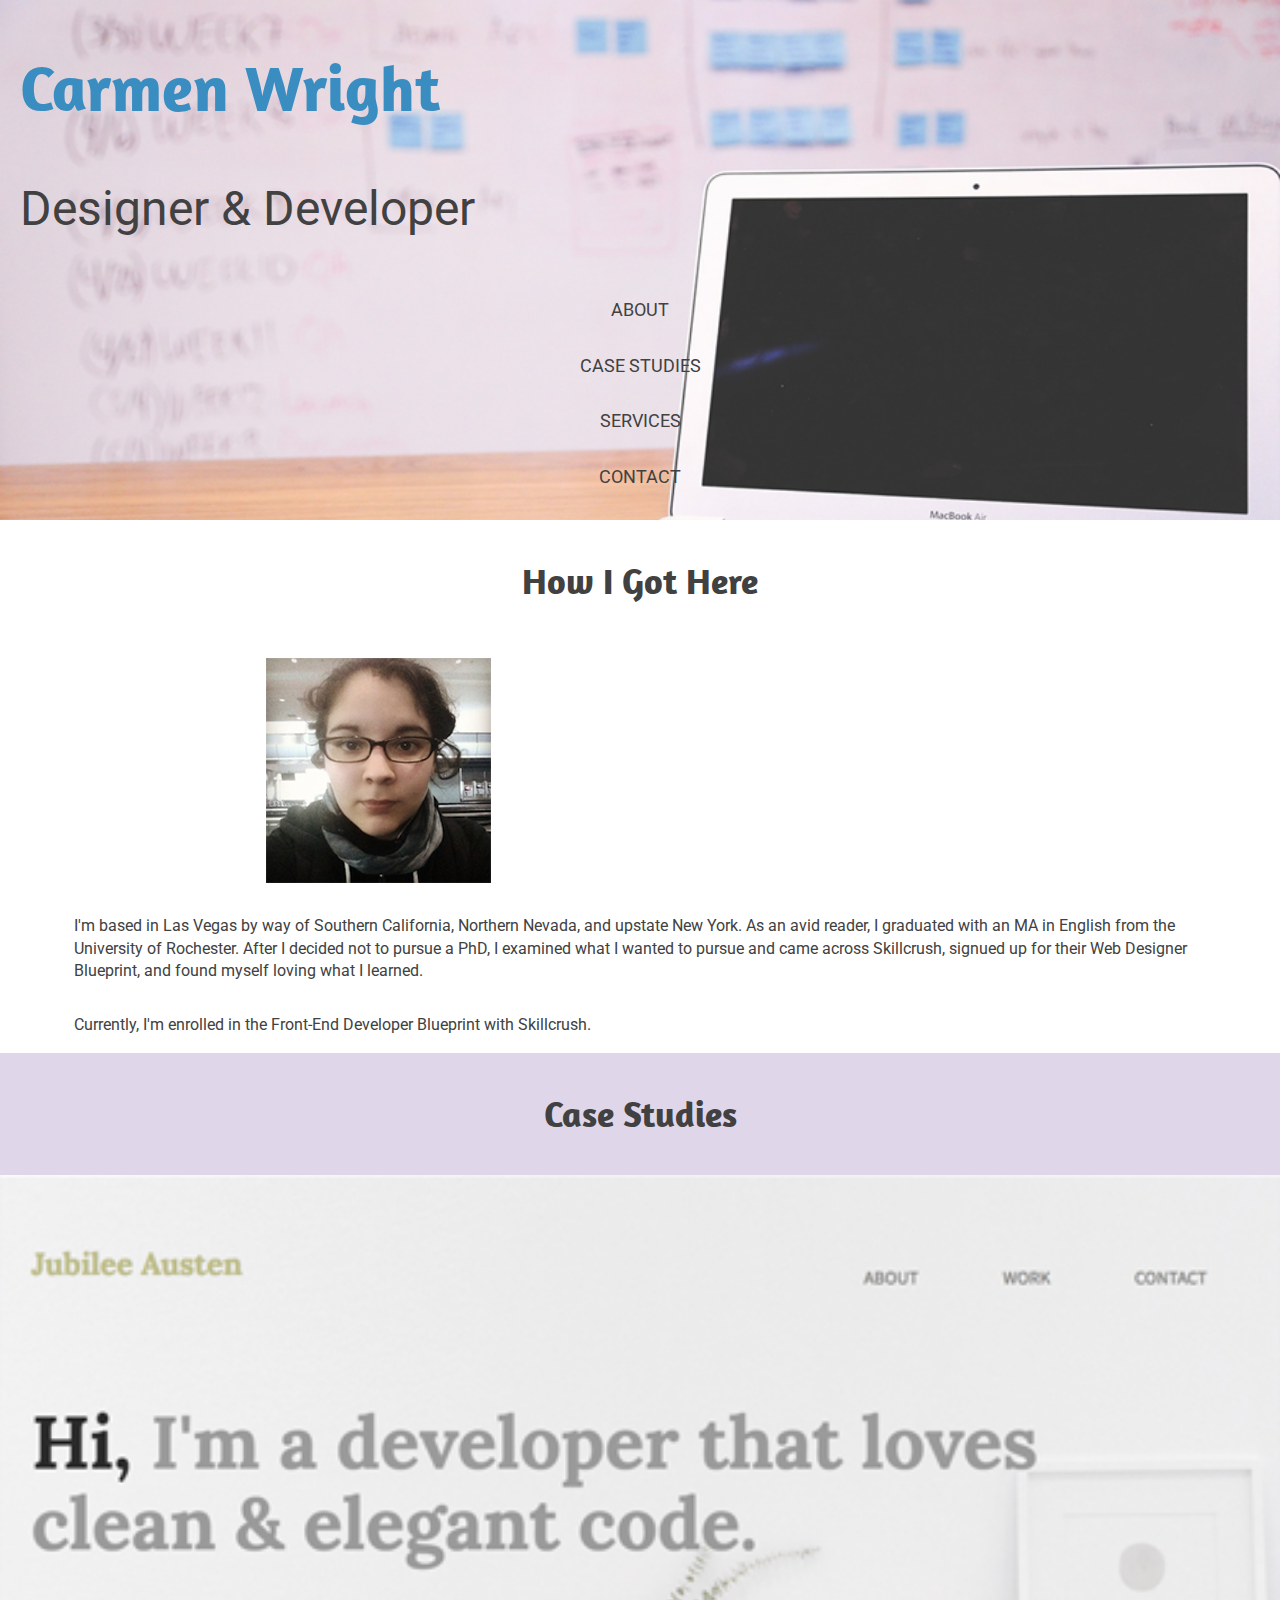
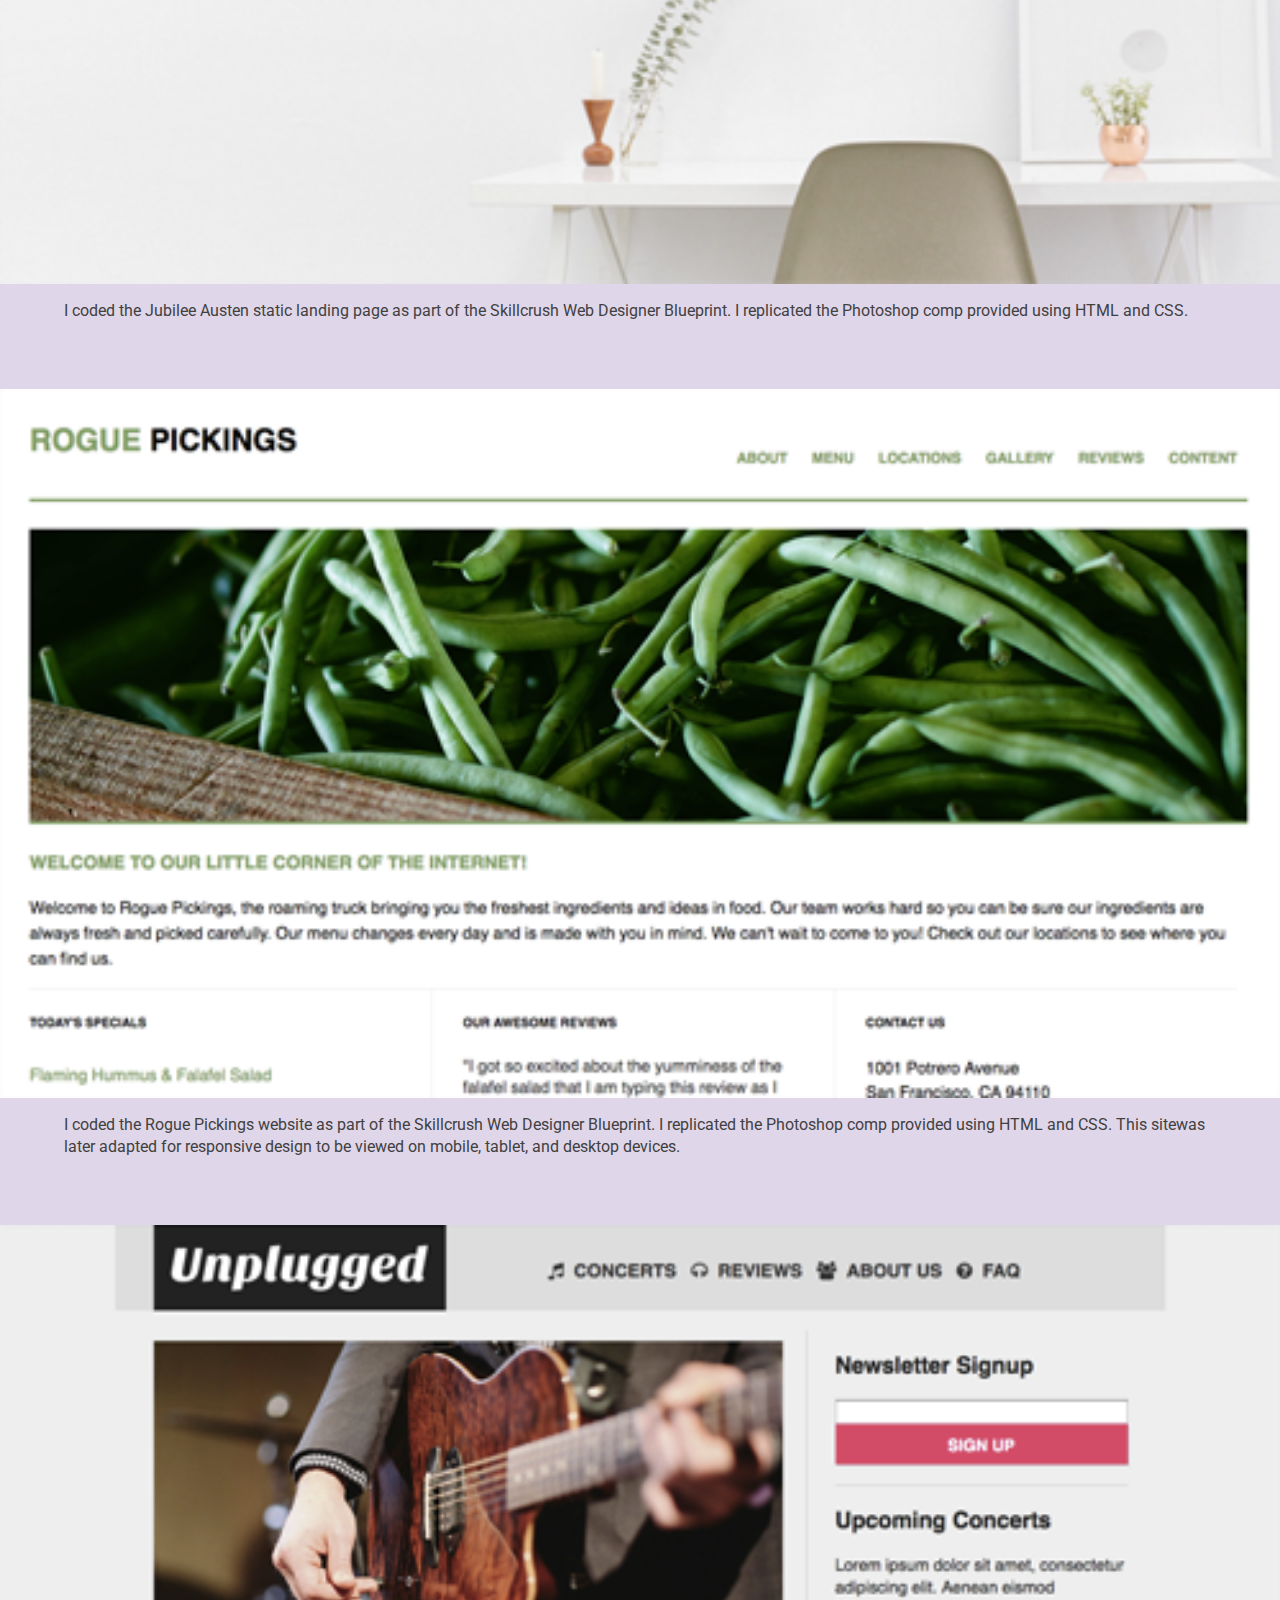
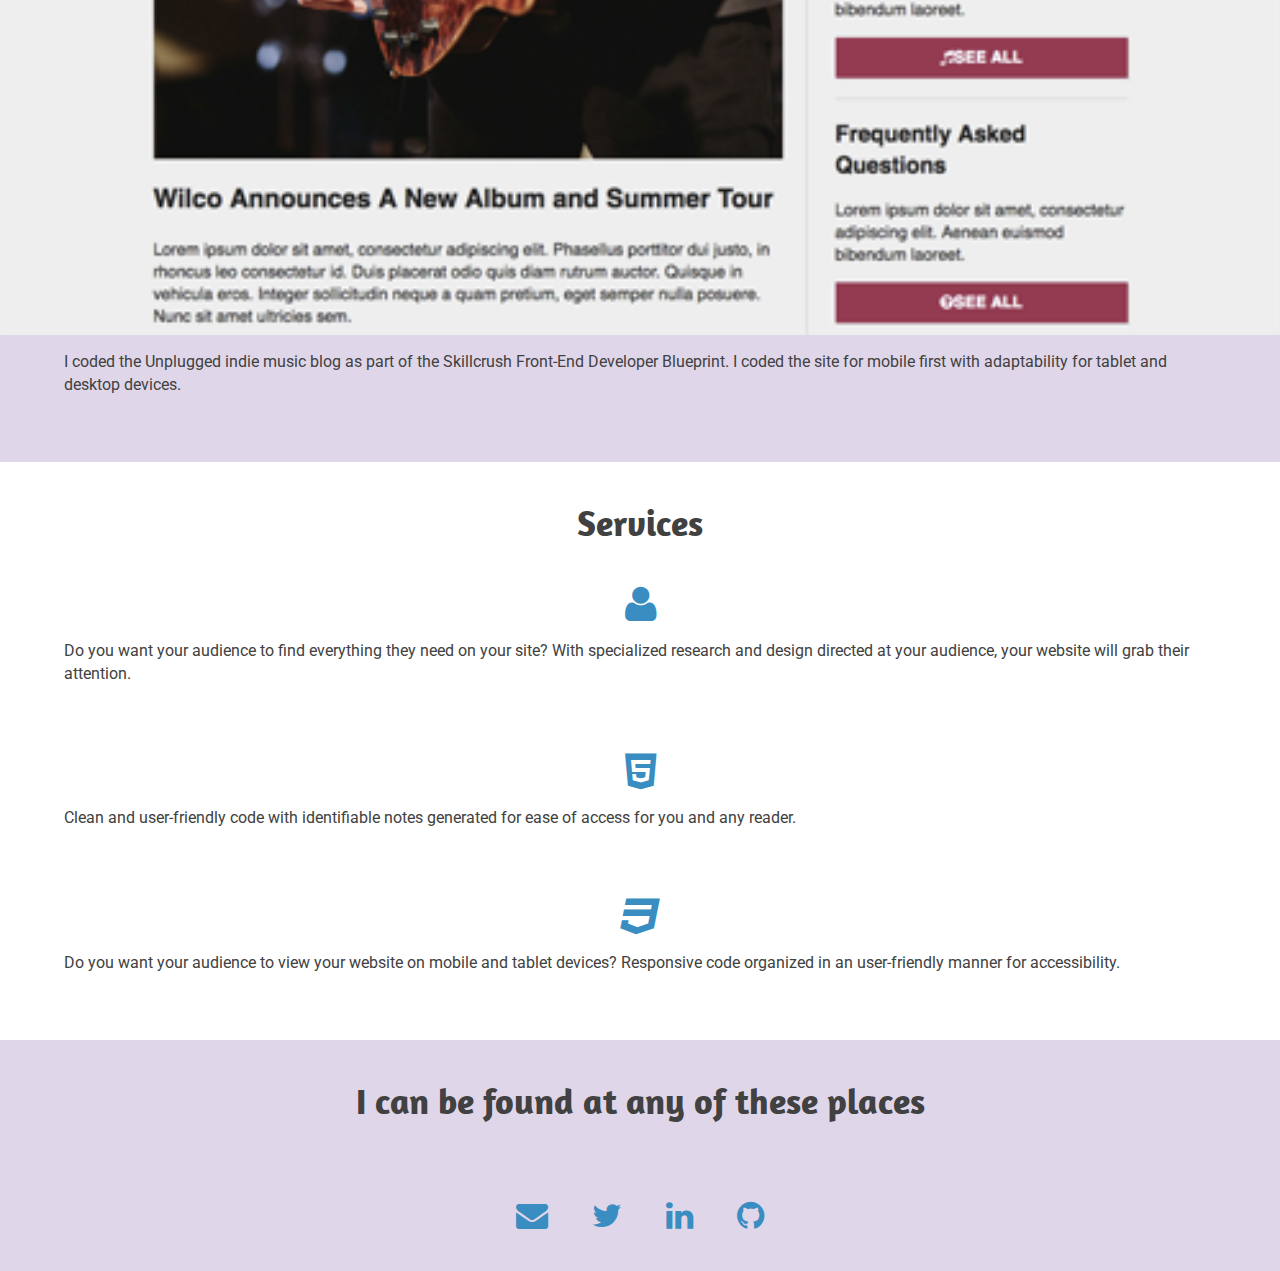
==== index.html @ f692f1a3 "first commit for portfolio site" ====
<!doctype html>
<html class="no-js" lang="">
    <head>
        <meta charset="utf-8">
        <meta http-equiv="x-ua-compatible" content="ie=edge">
        <title>Carmen Wright</title>
        <meta name="description" content="">
        <meta name="viewport" content="width=device-width, initial-scale=1">

        <link rel="apple-touch-icon" href="apple-touch-icon.png">
        <!-- Place favicon.ico in the root directory -->

        <link rel="stylesheet" href="css/normalize.css">
        <link rel="stylesheet" href="css/main.css">
        <link rel="stylesheet" href="css/font-awesome.css">
        <link rel="stylesheet" href="css/font-awesome.min.css">
        <script src="js/vendor/modernizr-2.8.3.min.js"></script>
        
        <!--FONTS-->
        <link href="https://fonts.googleapis.com/css?family=Amaranth:400,700" rel="stylesheet">
        <link href="https://fonts.googleapis.com/css?family=Roboto:400,700" rel="stylesheet">
    </head>
    <body>
        <!--[if lt IE 8]>
            <p class="browserupgrade">You are using an <strong>outdated</strong> browser. Please <a href="http://browsehappy.com/">upgrade your browser</a> to improve your experience.</p>
        <![endif]-->

        <!-- Add your site or application content here -->
<div class="wrapper">  
        <header class="header">
                <div class="name">
                    <h1 class="name-title">Carmen Wright</h1>
                    <h2 class="name-tagline">Designer & Developer</h2>
                </div>
                <nav class="nav">
                    <ul>
                        <li><a href="#about">About</a></li>
                        <li><a href="#case-studies">Case Studies</a></li>
                        <li><a href="#services">Services</a></li>
                        <li><a href="#contact">Contact</a></li>
                    </ul>
                </nav>
        </header>
        
    <main class="main">
            <section class="about">
                <h3 class="about-title">How I Got Here</h3>
                <figure class="about-img">
                    <img src="img/headshot.png" alt="Carmen Wright" />
                </figure>
                <p class="about-info">I'm based in Las Vegas by way of Southern California, Northern Nevada, and upstate New York. As an avid reader, I graduated with an MA in English from the University of Rochester. After I decided not to pursue a PhD, I examined what I wanted to pursue and came across Skillcrush, signued up for their Web Designer Blueprint, and found myself loving what I learned.</p>
                <p class="about-info">Currently, I'm enrolled in the Front-End Developer Blueprint with Skillcrush.</p>
            </section>
            
            <section class="case-studies">
                <h3 class="case-studies-title">Case Studies</h3>
                <div class="case-studies-img">
                    <a href="jubilee-austen/index.html" target="_blank"><img src="img/jubilee-austen-test-site.png" alt="Jubilee Austen test site" class="jubilee-site" /></a>
                </div>
                <p class="case-studies-info">I coded the Jubilee Austen static landing page as part of the Skillcrush Web Designer Blueprint. I replicated the Photoshop comp provided using HTML and CSS.</p>
                <div class="case-studies-img">
                    <a href="rogue-pickings/index.html" target="_blank"><img src="img/rogue-pickings-test-site.png" alt="Rogue Pickings test site" class="rogue-pickings-site" /></a>
                </div>
                <p class="case-studies-info">I coded the Rogue Pickings website as part of the Skillcrush Web Designer Blueprint. I replicated the Photoshop comp provided using HTML and CSS. This sitewas later adapted for responsive design to be viewed on mobile, tablet, and desktop devices.</p>
                <div class="case-studies-img">
                    <a href="unplugged/index.html" target="_blank"><img src="img/unplugged-test-site.png" alt="Unplugged test site" class="unplugged-site" /></a>
                </div>
                <p class="case-studies-info">I coded the Unplugged indie music blog as part of the Skillcrush Front-End Developer Blueprint. I coded the site for mobile first with adaptability for tablet and desktop devices.</p>
            </section>
            
            <section class="services">
                <h3 class="services-title">Services</h3>
                <i class="fa fa-user"></i>
                <p class="user-info">Do you want your audience to find everything they need on your site? With specialized research and design directed at your audience, your website will grab their attention.</p>
                <i class="fa fa-html5"></i>
                <p class="html-info">Clean and user-friendly code with identifiable notes generated for ease of access for you and any reader.</p>
                <i class="fa fa-css3"></i>
                <p class="css-info">Do you want your audience to view your website on mobile and tablet devices? Responsive code organized in an user-friendly manner for accessibility.</p>
            </section>
            
            <footer class="contact">
                <h3 class="contact-title">I can be found at any of these places</h3>
                <figure class="contact-img">
                    <ul>
                        <li><a href="mailto:hello@carmenwright.xyz"><i class="fa fa-envelope"></i></a></li>
                        <li><a href="http://www.twitter.com/estivaldawn"><i class="fa fa-twitter"></i></a></li>
                        <li><a href="https://www.linkedin.com/in/carmengwright"><i class="fa fa-linkedin"></i></a></li>
                        <li><a href="https://github.com/carmenwright"><i class="fa fa-github"></i></a></li>
                    </ul>
                </figure>
            </footer>
        </main>
</div>

        <script src="https://code.jquery.com/jquery-1.12.0.min.js"></script>
        <script>window.jQuery || document.write('<script src="js/vendor/jquery-1.12.0.min.js"><\/script>')</script>
        <script src="js/plugins.js"></script>
        <script src="js/main.js"></script>

        <!-- Google Analytics: change UA-XXXXX-X to be your site's ID. -->
        <script>
            (function(b,o,i,l,e,r){b.GoogleAnalyticsObject=l;b[l]||(b[l]=
            function(){(b[l].q=b[l].q||[]).push(arguments)});b[l].l=+new Date;
            e=o.createElement(i);r=o.getElementsByTagName(i)[0];
            e.src='https://www.google-analytics.com/analytics.js';
            r.parentNode.insertBefore(e,r)}(window,document,'script','ga'));
            ga('create','UA-XXXXX-X','auto');ga('send','pageview');
        </script>
    </body>
</html>
---- css/main.css ----
/*! HTML5 Boilerplate v5.3.0 | MIT License | https://html5boilerplate.com/ */

/*
 * What follows is the result of much research on cross-browser styling.
 * Credit left inline and big thanks to Nicolas Gallagher, Jonathan Neal,
 * Kroc Camen, and the H5BP dev community and team.
 */

/* ==========================================================================
   Base styles: opinionated defaults
   ========================================================================== */

html {
    color: #222;
    font-size: 16px;
    line-height: 1.4;
}

/*
 * Remove text-shadow in selection highlight:
 * https://twitter.com/miketaylr/status/12228805301
 *
 * These selection rule sets have to be separate.
 * Customize the background color to match your design.
 */

::-moz-selection {
    background: #b3d4fc;
    text-shadow: none;
}

::selection {
    background: #b3d4fc;
    text-shadow: none;
}

/*
 * A better looking default horizontal rule
 */

hr {
    display: block;
    height: 1px;
    border: 0;
    border-top: 1px solid #ccc;
    margin: 1em 0;
    padding: 0;
}

/*
 * Remove the gap between audio, canvas, iframes,
 * images, videos and the bottom of their containers:
 * https://github.com/h5bp/html5-boilerplate/issues/440
 */

audio,
canvas,
iframe,
img,
svg,
video {
    vertical-align: middle;
}

/*
 * Remove default fieldset styles.
 */

fieldset {
    border: 0;
    margin: 0;
    padding: 0;
}

/*
 * Allow only vertical resizing of textareas.
 */

textarea {
    resize: vertical;
}

/* ==========================================================================
   Browser Upgrade Prompt
   ========================================================================== */

.browserupgrade {
    margin: 0.2em 0;
    background: #ccc;
    color: #000;
    padding: 0.2em 0;
}

/* ==========================================================================
   Author's custom styles
   ========================================================================== */

/*COLORS-------------------------
DARK GREY: #414141 (text)
DARK BLUE: #398dc1 (header text)
LAVENDER: #e0d6ea (background)
ICE BLUE: #d932f2 (background)
-------------------------------*/

body, html {
    font-family: 'Roboto', sans-serif;
    font-size: 16px;
    color: #414141;
}

.wrapper  {
    display: -webkit-box;
    display: -moz-box;
    display: -ms-flexbox;
    display: -webkit-flex;
    display: flex;
    -webkit-flex-flow: row wrap;
    flex-flow: row wrap;
    max-width: 100%;
}

h1, h3, h4 {
    font-family: 'Amaranth', sans-serif;
    font-weight: 700;
}

h1 {
    font-size: 4em;
    color: #398dc1;
    padding-left: 20px;
}

h2 {
    font-family: 'Roboto', sans-serif;
    font-size: 3em;
    font-weight: 400;
    padding-left: 20px;
}

h3 {
    font-size: 2.25em;
    color: #414141;
    text-align: center;
}

p {
    font-size: 1em;
    color: #414141;
    width: 100%;
    -webkit-flex-flow: row wrap;
}

/*HEADER*****************/
header {
    background-image: url('../img/hero.png');
    width: 100%;
    max-width: 100%;
    height: auto;
    background-size: cover;
    overflow: hidden;
    position: relative;
    background-repeat: no-repeat;
}

nav {
    width: 100%;
}

nav ul {
    list-style: none;
    padding: 0;
}

    nav ul li {
        text-align: center;
        padding: 15px 0;
    }

        nav ul li a {
            font-size: 1.125em;
            text-transform: uppercase;
            color: #414141;
            text-decoration: none;
        }

/*MAIN CONTENT**************/
.about, .case-studies, .services, .contact {
    display: flex;
    display: -webkit-box;
    display: -moz-box;
    display: -ms-flexbox;
    display: -webkit-flex;
    display: flex;
    -webkit-flex-flow: row wrap;
    flex-flow: column;
}

/*ABOUT********************/
.about {
    align-items: center;
    width: 100%;
}

.about-title {
}

.about-img {
    width: 58.5%;
    align-items: center;
}

.about-info {
    width: 90%;
    padding-left: 20px;
}

/*CASE STUDIES************/
.case-studies {
    align-items: center;
    flex-flow: column wrap;
    background-color: #e0d6ea;
}

.case-studies-title {
}

.case-studies-img {
    display: inline-block;
    background-size: cover;
    background-repeat: no-repeat;
    background-position: center;
    float: left;
    width: 100%;
    overflow: hidden;
}

.jubilee-site {
    width: 100%;
}

.rogue-pickings-site {
    width: 100%;
}

.unplugged-site {
    width: 100%;
}

.case-studies-info {
    width: 90%;
    padding-bottom: 50px;
}

/*SERVICES****************/
.services {
    align-items: center;
    width: 100%;
}

.services i {
    font-size: 2.5em;
    color: #398dc1;
}

.user-info, .html-info, .css-info {
    align-items: left;
    width: 90%;
    padding-bottom: 50px
}


/*CONTACT*****************/
.contact {
    background-color: #e0d6ea;
    align-items: center;
}

.contact-title {
    width: 90%;
}

.contact ul {
    list-style: none;
    padding: 0;
}

.contact ul li {
    display: inline-block;
    text-align: left;
}
    
.contact ul li a {
    padding-left: 20px;
    padding-right: 20px;
    font-size: 2em;
    color: #398dc1;
}


/* ==========================================================================
   Helper classes
   ========================================================================== */

/*
 * Hide visually and from screen readers
 */

.hidden {
    display: none !important;
}

/*
 * Hide only visually, but have it available for screen readers:
 * http://snook.ca/archives/html_and_css/hiding-content-for-accessibility
 */

.visuallyhidden {
    border: 0;
    clip: rect(0 0 0 0);
    height: 1px;
    margin: -1px;
    overflow: hidden;
    padding: 0;
    position: absolute;
    width: 1px;
}

/*
 * Extends the .visuallyhidden class to allow the element
 * to be focusable when navigated to via the keyboard:
 * https://www.drupal.org/node/897638
 */

.visuallyhidden.focusable:active,
.visuallyhidden.focusable:focus {
    clip: auto;
    height: auto;
    margin: 0;
    overflow: visible;
    position: static;
    width: auto;
}

/*
 * Hide visually and from screen readers, but maintain layout
 */

.invisible {
    visibility: hidden;
}

/*
 * Clearfix: contain floats
 *
 * For modern browsers
 * 1. The space content is one way to avoid an Opera bug when the
 *    `contenteditable` attribute is included anywhere else in the document.
 *    Otherwise it causes space to appear at the top and bottom of elements
 *    that receive the `clearfix` class.
 * 2. The use of `table` rather than `block` is only necessary if using
 *    `:before` to contain the top-margins of child elements.
 */

.clearfix:before,
.clearfix:after {
    content: " "; /* 1 */
    display: table; /* 2 */
}

.clearfix:after {
    clear: both;
}

/* ==========================================================================
   EXAMPLE Media Queries for Responsive Design.
   These examples override the primary ('mobile first') styles.
   Modify as content requires.
   ========================================================================== */

@media (min-width: 768px) {
    /* Tablet styles here! */
}

@media (min-width: 940px) {
    /* Desktop styles here! */
}

@media print,
       (-webkit-min-device-pixel-ratio: 1.25),
       (min-resolution: 1.25dppx),
       (min-resolution: 120dpi) {
    /* Style adjustments for high resolution devices */
}

/* ==========================================================================
   Print styles.
   Inlined to avoid the additional HTTP request:
   http://www.phpied.com/delay-loading-your-print-css/
   ========================================================================== */

@media print {
    *,
    *:before,
    *:after,
    *:first-letter,
    *:first-line {
        background: transparent !important;
        color: #000 !important; /* Black prints faster:
                                   http://www.sanbeiji.com/archives/953 */
        box-shadow: none !important;
        text-shadow: none !important;
    }

    a,
    a:visited {
        text-decoration: underline;
    }

    a[href]:after {
        content: " (" attr(href) ")";
    }

    abbr[title]:after {
        content: " (" attr(title) ")";
    }

    /*
     * Don't show links that are fragment identifiers,
     * or use the `javascript:` pseudo protocol
     */

    a[href^="#"]:after,
    a[href^="javascript:"]:after {
        content: "";
    }

    pre,
    blockquote {
        border: 1px solid #999;
        page-break-inside: avoid;
    }

    /*
     * Printing Tables:
     * http://css-discuss.incutio.com/wiki/Printing_Tables
     */

    thead {
        display: table-header-group;
    }

    tr,
    img {
        page-break-inside: avoid;
    }

    img {
        max-width: 100% !important;
    }

    p,
    h2,
    h3 {
        orphans: 3;
        widows: 3;
    }

    h2,
    h3 {
        page-break-after: avoid;
    }
}
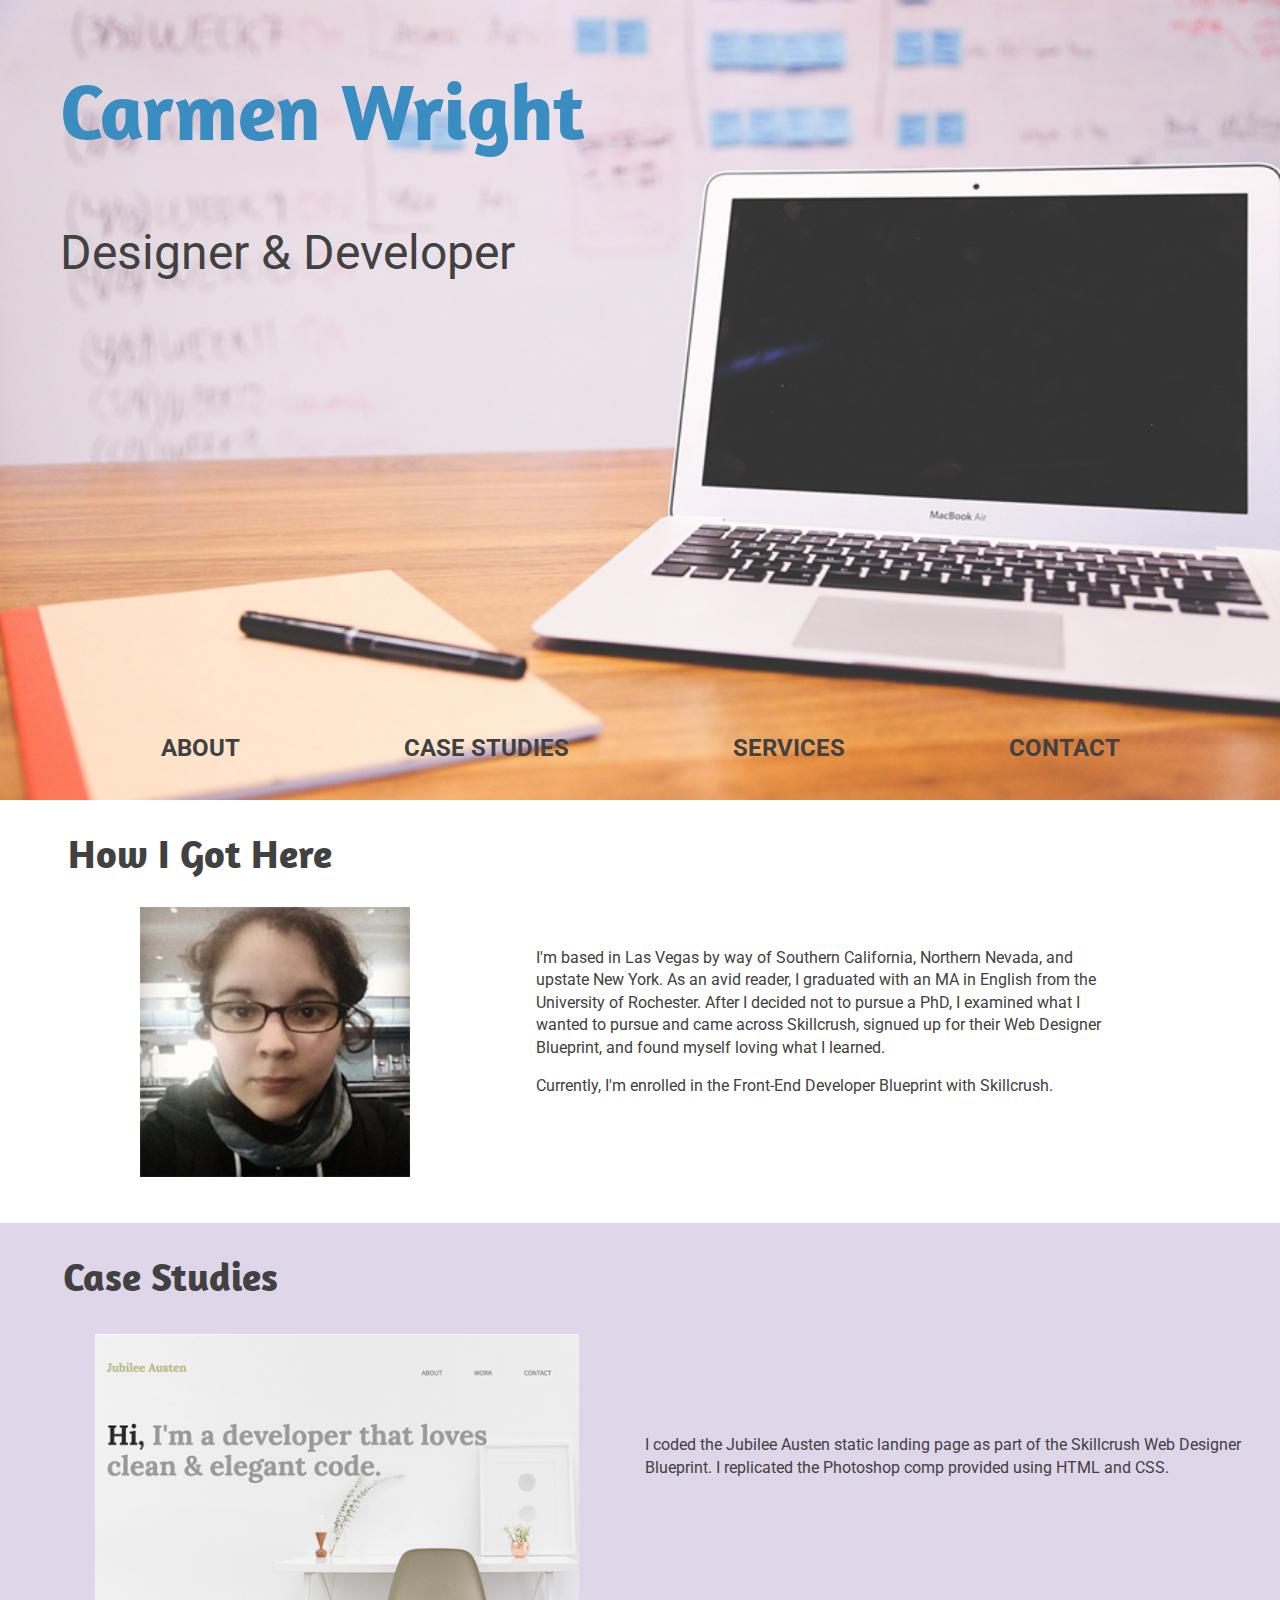
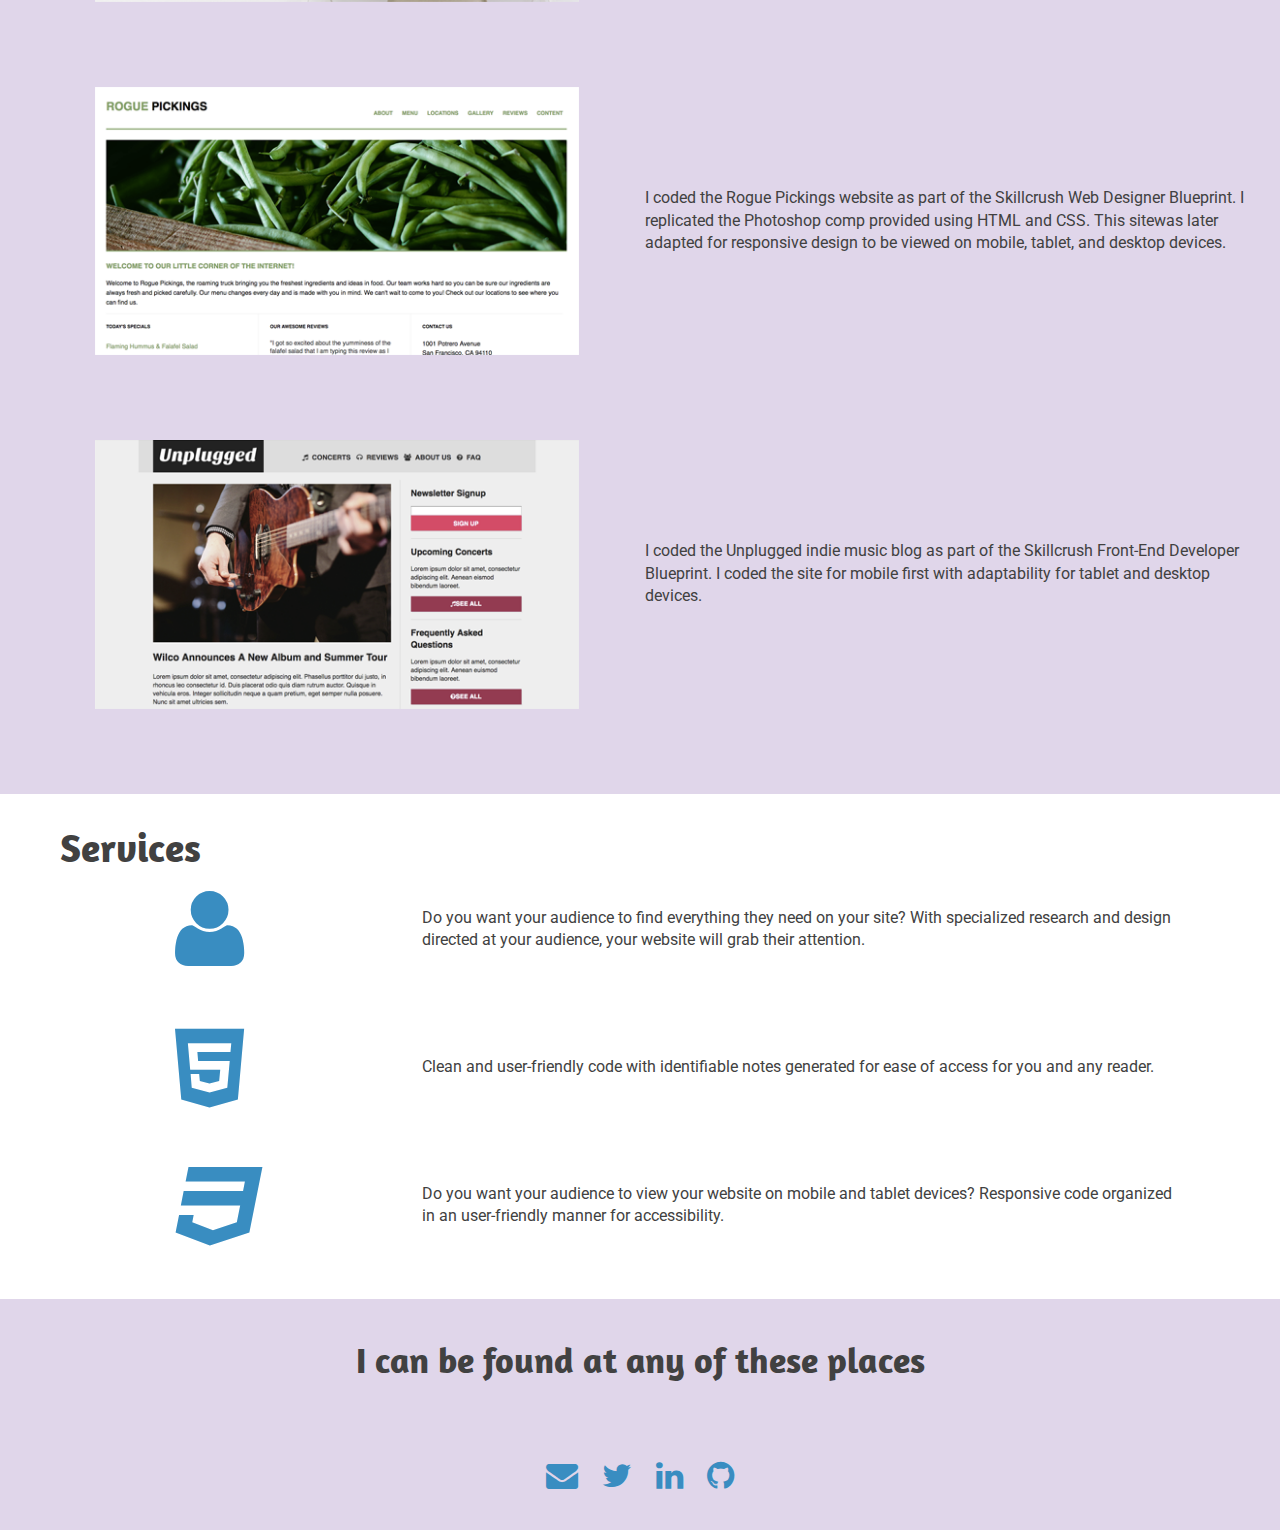
==== commit 49d72003: "modified mobie tablet desktop code with modified nav changes" ====
--- a/index.html
+++ b/index.html
@@ -43,42 +43,42 @@
         </header>
         
     <main class="main">
-            <section class="about">
+            <section id="about">
                 <h3 class="about-title">How I Got Here</h3>
-                <figure class="about-img">
-                    <img src="img/headshot.png" alt="Carmen Wright" />
+                    <div class="about-box"><figure class="about-img">
+                    <img src="img/headshot.png" alt="Carmen Wright" class="headshot" />
                 </figure>
-                <p class="about-info">I'm based in Las Vegas by way of Southern California, Northern Nevada, and upstate New York. As an avid reader, I graduated with an MA in English from the University of Rochester. After I decided not to pursue a PhD, I examined what I wanted to pursue and came across Skillcrush, signued up for their Web Designer Blueprint, and found myself loving what I learned.</p>
-                <p class="about-info">Currently, I'm enrolled in the Front-End Developer Blueprint with Skillcrush.</p>
+                <div class="about-info"><p>I'm based in Las Vegas by way of Southern California, Northern Nevada, and upstate New York. As an avid reader, I graduated with an MA in English from the University of Rochester. After I decided not to pursue a PhD, I examined what I wanted to pursue and came across Skillcrush, signued up for their Web Designer Blueprint, and found myself loving what I learned.</p>
+                <p>Currently, I'm enrolled in the Front-End Developer Blueprint with Skillcrush.</p></div></div>
             </section>
             
-            <section class="case-studies">
+            <section id="case-studies">
                 <h3 class="case-studies-title">Case Studies</h3>
-                <div class="case-studies-img">
+                <div class="jubilee-box"><div class="case-studies-img">
                     <a href="jubilee-austen/index.html" target="_blank"><img src="img/jubilee-austen-test-site.png" alt="Jubilee Austen test site" class="jubilee-site" /></a>
-                </div>
-                <p class="case-studies-info">I coded the Jubilee Austen static landing page as part of the Skillcrush Web Designer Blueprint. I replicated the Photoshop comp provided using HTML and CSS.</p>
-                <div class="case-studies-img">
+                    </div>
+                    <p class="case-studies-info">I coded the Jubilee Austen static landing page as part of the Skillcrush Web Designer Blueprint. I replicated the Photoshop comp provided using HTML and CSS.</p></div>
+                <div class="rogue-pickings-box"><div class="case-studies-img">
                     <a href="rogue-pickings/index.html" target="_blank"><img src="img/rogue-pickings-test-site.png" alt="Rogue Pickings test site" class="rogue-pickings-site" /></a>
                 </div>
-                <p class="case-studies-info">I coded the Rogue Pickings website as part of the Skillcrush Web Designer Blueprint. I replicated the Photoshop comp provided using HTML and CSS. This sitewas later adapted for responsive design to be viewed on mobile, tablet, and desktop devices.</p>
-                <div class="case-studies-img">
+                    <p class="case-studies-info">I coded the Rogue Pickings website as part of the Skillcrush Web Designer Blueprint. I replicated the Photoshop comp provided using HTML and CSS. This sitewas later adapted for responsive design to be viewed on mobile, tablet, and desktop devices.</p></div>
+                <div class="unplugged-box"><div class="case-studies-img">
                     <a href="unplugged/index.html" target="_blank"><img src="img/unplugged-test-site.png" alt="Unplugged test site" class="unplugged-site" /></a>
                 </div>
-                <p class="case-studies-info">I coded the Unplugged indie music blog as part of the Skillcrush Front-End Developer Blueprint. I coded the site for mobile first with adaptability for tablet and desktop devices.</p>
+                    <p class="case-studies-info">I coded the Unplugged indie music blog as part of the Skillcrush Front-End Developer Blueprint. I coded the site for mobile first with adaptability for tablet and desktop devices.</p></div>
             </section>
             
-            <section class="services">
+            <section id="services">
                 <h3 class="services-title">Services</h3>
-                <i class="fa fa-user"></i>
-                <p class="user-info">Do you want your audience to find everything they need on your site? With specialized research and design directed at your audience, your website will grab their attention.</p>
-                <i class="fa fa-html5"></i>
-                <p class="html-info">Clean and user-friendly code with identifiable notes generated for ease of access for you and any reader.</p>
-                <i class="fa fa-css3"></i>
-                <p class="css-info">Do you want your audience to view your website on mobile and tablet devices? Responsive code organized in an user-friendly manner for accessibility.</p>
+                <div class="user-box"><i class="fa fa-user"></i>
+                    <p class="user-info">Do you want your audience to find everything they need on your site? With specialized research and design directed at your audience, your website will grab their attention.</p></div>
+                <div class="html-box"><i class="fa fa-html5"></i>
+                    <p class="html-info">Clean and user-friendly code with identifiable notes generated for ease of access for you and any reader.</p></div>
+                <div class="css-box"><i class="fa fa-css3"></i>
+                    <p class="css-info">Do you want your audience to view your website on mobile and tablet devices? Responsive code organized in an user-friendly manner for accessibility.</p></div>
             </section>
             
-            <footer class="contact">
+            <footer id="contact">
                 <h3 class="contact-title">I can be found at any of these places</h3>
                 <figure class="contact-img">
                     <ul>
--- a/css/main.css
+++ b/css/main.css
@@ -184,7 +184,7 @@
         }
 
 /*MAIN CONTENT**************/
-.about, .case-studies, .services, .contact {
+#about, #case-studies, #services, #contact {
     display: flex;
     display: -webkit-box;
     display: -moz-box;
@@ -196,7 +196,7 @@
 }
 
 /*ABOUT********************/
-.about {
+#about {
     align-items: center;
     width: 100%;
 }
@@ -215,7 +215,7 @@
 }
 
 /*CASE STUDIES************/
-.case-studies {
+#case-studies {
     align-items: center;
     flex-flow: column wrap;
     background-color: #e0d6ea;
@@ -230,47 +230,63 @@
     background-repeat: no-repeat;
     background-position: center;
     float: left;
-    width: 100%;
+    width: 90%;
     overflow: hidden;
+    padding-left: 20px;
 }
 
 .jubilee-site {
     width: 100%;
+    padding-bottom: 15px;
 }
 
 .rogue-pickings-site {
     width: 100%;
+    padding-bottom: 15px;
 }
 
 .unplugged-site {
     width: 100%;
+    padding-bottom: 15px;
 }
 
 .case-studies-info {
     width: 90%;
     padding-bottom: 50px;
+    padding-left: 20px;
 }
 
 /*SERVICES****************/
-.services {
+#services {
     align-items: center;
     width: 100%;
 }
 
-.services i {
+.user-box, .html-box, .css-box {
+    align-items: center;
+    padding-bottom: 50px;
+}
+
+#services i {
+    width: 100%;
+    text-align: center;
+    flex-flow: wrap;
     font-size: 2.5em;
     color: #398dc1;
+    text-align: inherit;
+    padding-left: 175px;
 }
 
 .user-info, .html-info, .css-info {
-    align-items: left;
+    text-align: left;
+    flex-flow: row wrap;
     width: 90%;
-    padding-bottom: 50px
+    padding-left: 20px;
 }
 
 
 /*CONTACT*****************/
-.contact {
+#contact {
     background-color: #e0d6ea;
     align-items: center;
 }
@@ -279,19 +295,19 @@
     width: 90%;
 }
 
-.contact ul {
+#contact ul {
     list-style: none;
     padding: 0;
 }
 
-.contact ul li {
+#contact ul li {
     display: inline-block;
     text-align: left;
 }
     
-.contact ul li a {
-    padding-left: 20px;
-    padding-right: 20px;
+#contact ul li a {
+    padding-left: 10px;
+    padding-right: 10px;
     font-size: 2em;
     color: #398dc1;
 }
@@ -379,10 +395,232 @@
 
 @media (min-width: 768px) {
     /* Tablet styles here! */
+    nav {
+            padding-top: 375px;
+            text-align: center;
+        }
+    
+            nav ul li {
+                display: inline-block;           
+            }
+    
+            nav ul li a {
+                padding-right: 20px;
+                padding-left: 40px;
+                padding-top: 300px;
+
+                font-weight: 700;
+                font-size: 1.5em;
+            }
+    
+    .about-title {
+        font-size: 2.5em;
+        padding-right: 450px;
+        margin-top: 25px;
+        margin-bottom: 10px;
+    }
+    
+    .about-box {
+        display: -webkit-flex;
+        display: flex;
+        -webkit-flex-direction: row wrap;
+        flex-direction: row;
+        padding-bottom: 30px;
+    }
+    
+        .headshot {
+            width: 80%;
+            padding-left: 25px;
+        }
+    
+        .about-info {
+            align-content: space-between;
+            text-align: left;
+            padding-right: 50px;
+        }
+    
+    .case-studies-title {
+            font-size: 2.5em;
+            padding-right: 500px;
+            margin-top: 25px;
+            margin-bottom: 30px;
+        }
+    
+        .jubilee-site, .rogue-pickings-site, .unplugged-site {
+            width: 80%;
+            padding-left: 25px;
+        }
+    
+        .jubilee-box, .rogue-pickings-box, .unplugged-box  {
+            display: -webkit-flex;
+            display: flex;
+            -webkit-flex-direction: row;
+            flex-direction: row;
+            padding-bottom: 50px;
+        }
+    
+        .case-studies-info {
+            align-content: space-between;
+            text-align: left;
+            margin-right: 30px;
+        }
+    
+    .services-title {
+        font-size: 2.5em;
+        padding-right: 500px;
+        margin-top: 25px;
+        margin-bottom: 30px;
+    }
+            
+    .user-box, .html-box, .css-box {
+            display: -webkit-flex;
+            display: flex;
+            -webkit-flex-direction: row wrap;
+            flex-direction: row;
+            width: 100%;
+        }
+    
+                .services i {
+                    font-size: 5.5em;
+                    justify-content: center;
+                    align-content: center;
+                    width: 30%;
+
+                }
+    
+                .user-info, .html-info, .css-info {
+                    width: 100%;
+                    justify-content: center;
+                    align-content: center;
+                }
 }
 
 @media (min-width: 940px) {
     /* Desktop styles here! */
+    body {
+        margin: 0;
+    }
+    
+    header {
+        height: 800px;
+    }
+    
+        h1 {
+            padding-left: 60px;
+            font-size: 5em;
+        }
+    
+        h2 {
+            padding-left: 60px;
+        }
+    
+        nav {
+            padding-top: 375px;
+            text-align: center;
+        }
+    
+            nav ul li {
+                display: inline-block;
+            }
+    
+            nav ul li a {
+                padding-right: 80px;
+                padding-left: 80px;
+                padding-top: 300px;
+
+                font-weight: 700;
+                font-size: 1.5em;
+            }
+        
+    .about-title {
+        font-size: 2.5em;
+        padding-right: 940px;
+        padding-left: 60px;
+        margin-top: 25px;
+        margin-bottom: 10px;
+    }
+    
+    .about-box {
+        display: -webkit-flex;
+        display: flex;
+        -webkit-flex-direction: row;
+        flex-direction: row;
+        padding-bottom: 30px;
+    }
+    
+        .headshot {
+            width: 70%;
+            padding-left: 100px;
+        }
+    
+        .about-info {
+            align-content: space-between;
+            text-align: left;
+            margin-right: 100px;
+            margin-left: 50px;
+            margin-top: 40px;
+        }
+    
+    #case-studies {
+    }
+    
+        .case-studies-title {
+            font-size: 2.5em;
+            padding-right: 970px;
+            padding-left: 30px;
+            margin-top: 25px;
+            margin-bottom: 30px;
+        }
+    
+        .jubilee-site, .rogue-pickings-site, .unplugged-site {
+            width: 80%;
+            padding-left: 75px;
+        }
+    
+        .jubilee-box, .rogue-pickings-box, .unplugged-box  {
+            display: -webkit-flex;
+            display: flex;
+            -webkit-flex-direction: row;
+            flex-direction: row;
+            padding-bottom: 70px;
+        }
+    
+        .case-studies-info {
+            align-content: space-between;
+            text-align: left;
+            margin-right: 30px;
+            margin-top: 100px;
+        }
+    
+    .services-title {
+        font-size: 2.5em;
+        padding-right: 1020px;
+        margin-top: 25px;
+        margin-bottom: 10px;
+    }
+    
+        #user-box, #html-box, #css-box {
+            display: -webkit-flex;
+            display: flex;
+            -webkit-flex-direction: row wrap;
+            flex-direction: row;
+            width: 80%;
+        }
+    
+                #services i {
+                    font-size: 5.5em;
+                    justify-content: center;
+                    align-content: center;
+                    width: 30%;
+
+                }
+    
+                .user-info, .html-info, .css-info {
+                    width: 100%;
+                    justify-content: center;
+                    align-content: center;
+                    margin-right: 100px;
+                }
 }
 
 @media print,
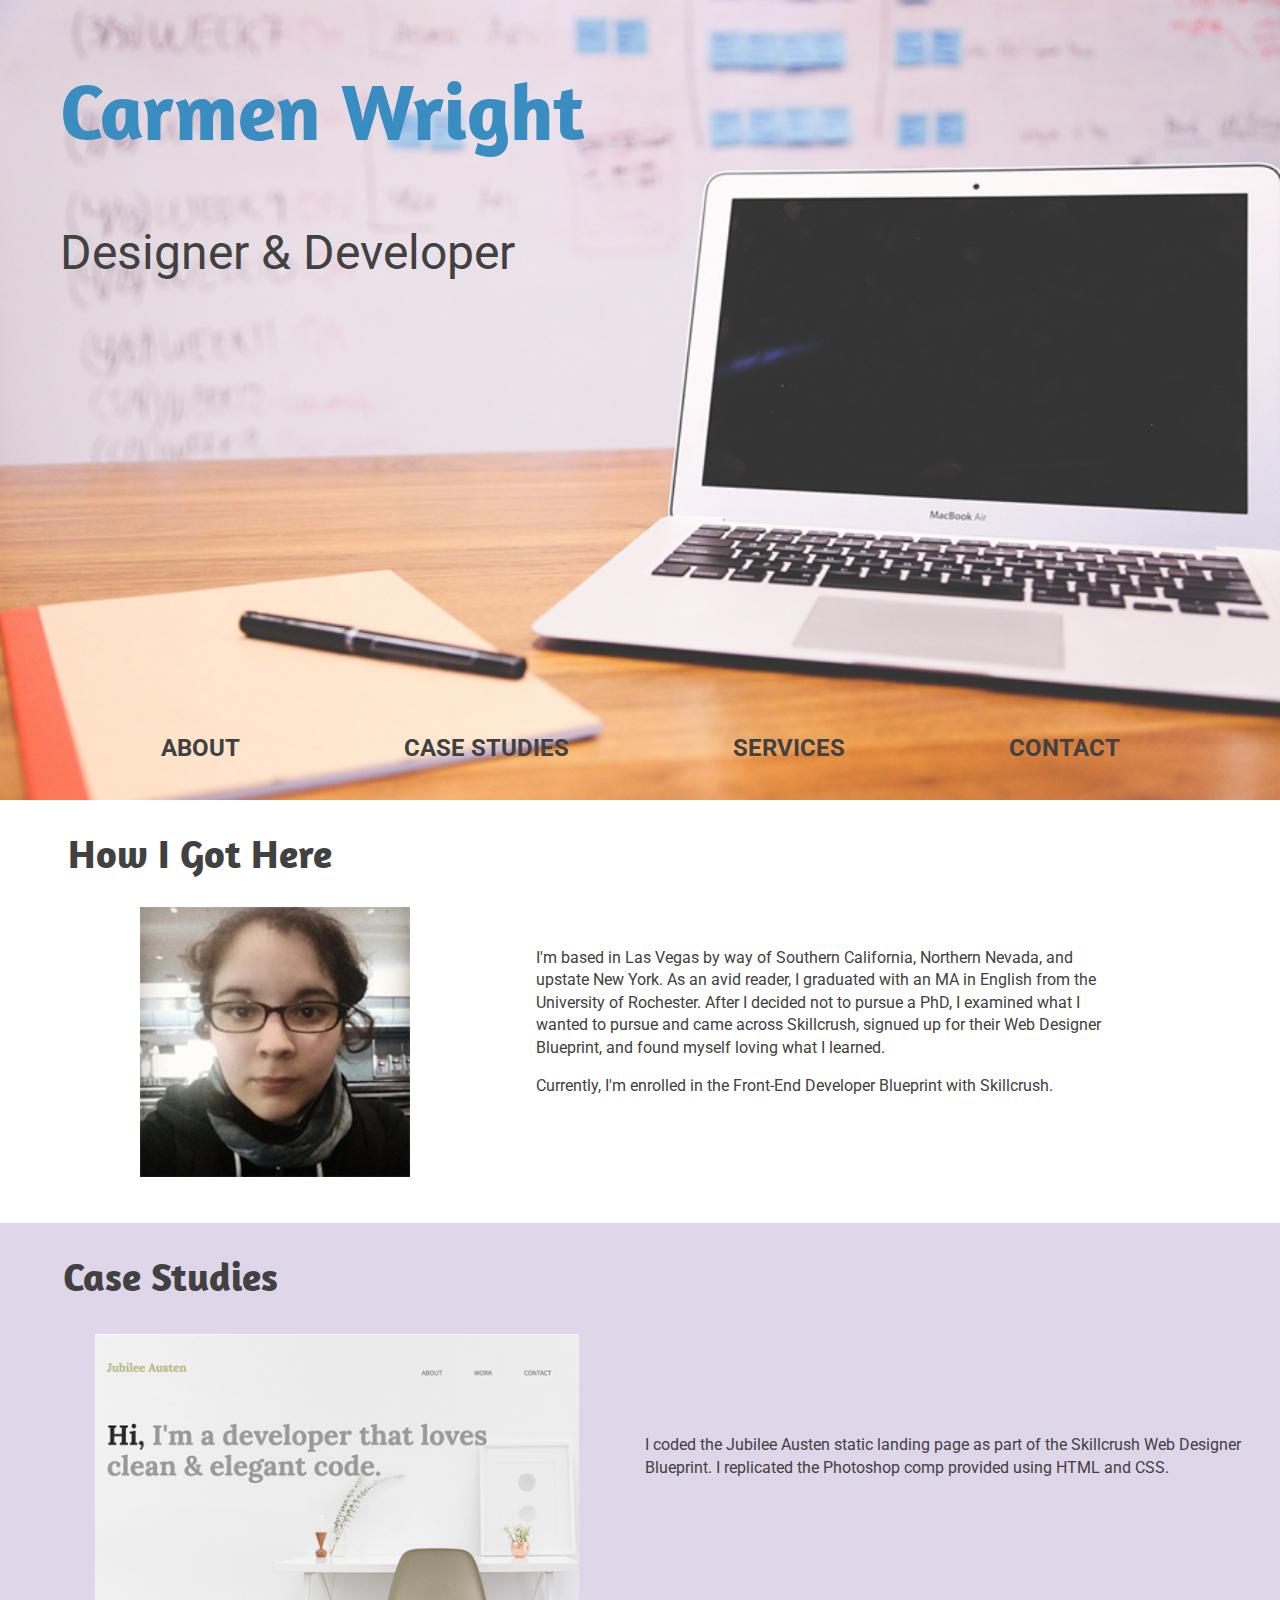
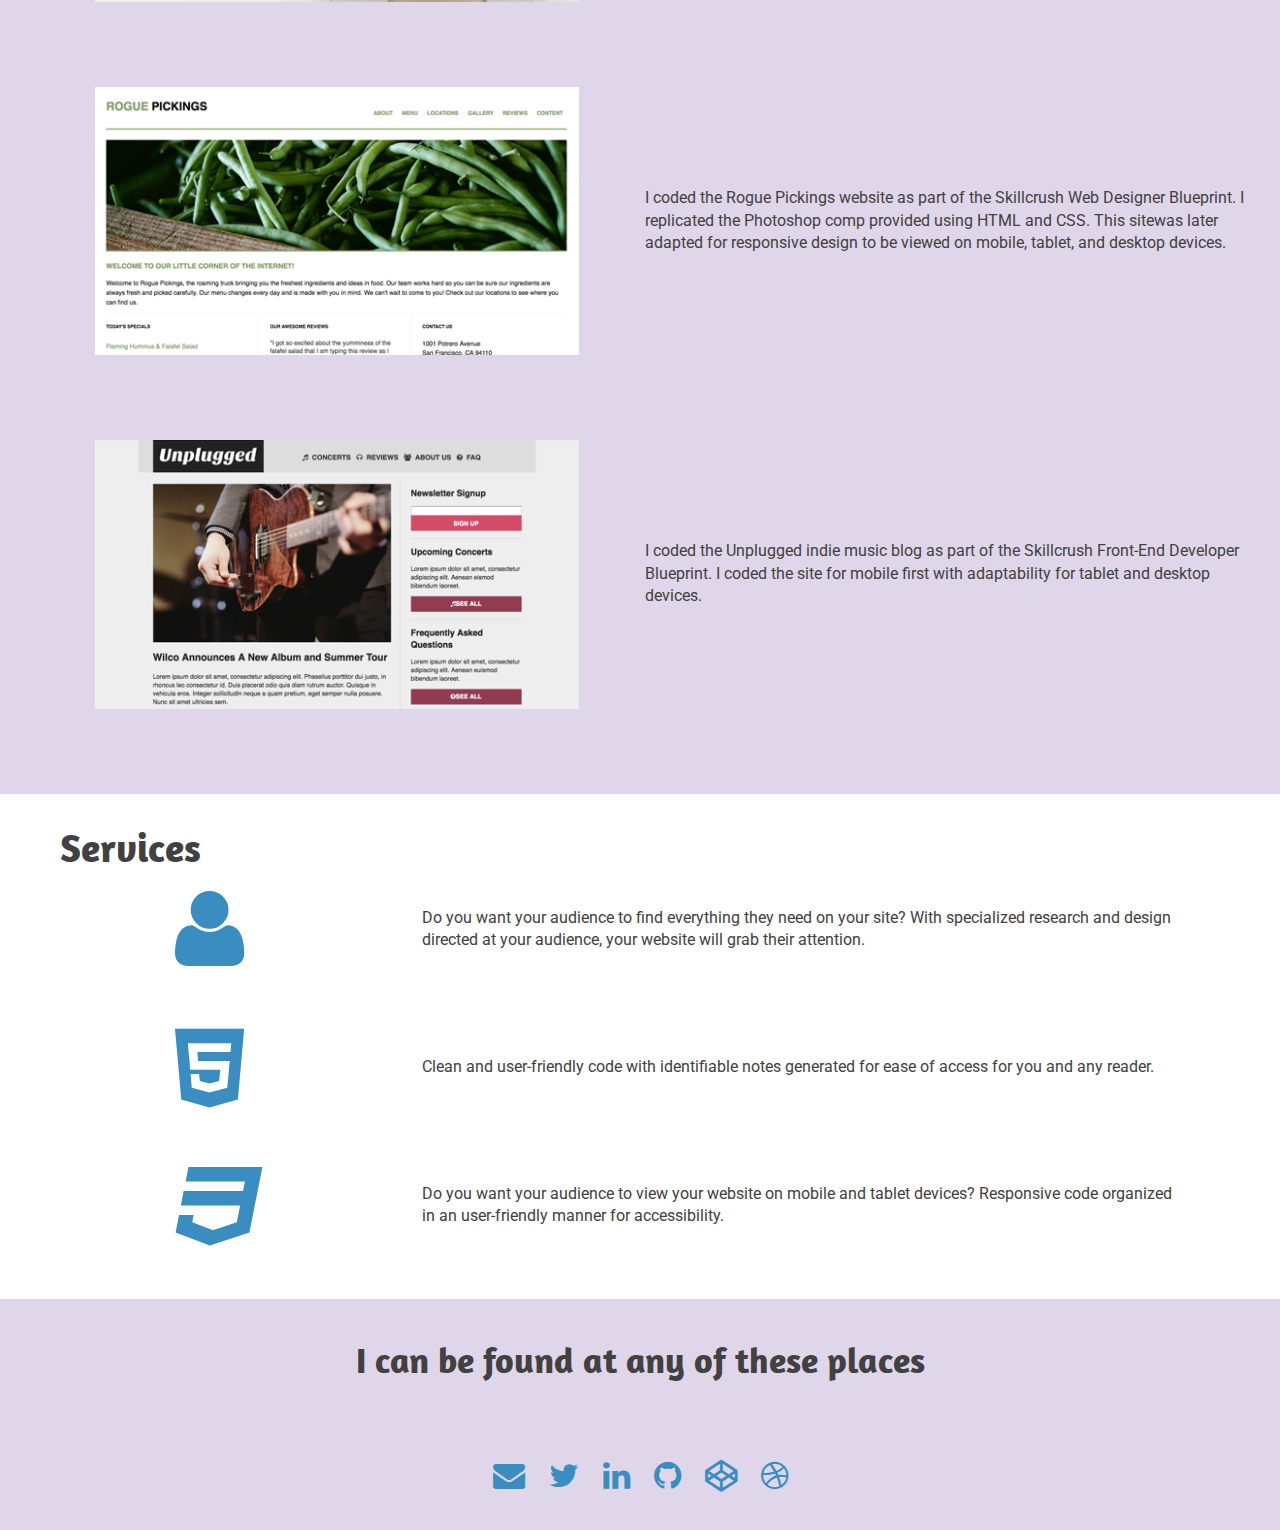
==== commit a8ebd43f: "added codepen and dribbble icons and links to profiles" ====
--- a/index.html
+++ b/index.html
@@ -86,6 +86,8 @@
                         <li><a href="http://www.twitter.com/estivaldawn"><i class="fa fa-twitter"></i></a></li>
                         <li><a href="https://www.linkedin.com/in/carmengwright"><i class="fa fa-linkedin"></i></a></li>
                         <li><a href="https://github.com/carmenwright"><i class="fa fa-github"></i></a></li>
+                        <li><a href="https://codepen.io/carmenwright"><i class="fa fa-codepen"></i></a></li>
+                        <li><a href="https://dribbble.com/carmenwright"><i class="fa fa-dribbble"></i></a></li>
                     </ul>
                 </figure>
             </footer>
--- a/css/main.css
+++ b/css/main.css
@@ -612,7 +612,6 @@
                     justify-content: center;
                     align-content: center;
                     width: 30%;
-
                 }
     
                 .user-info, .html-info, .css-info {
